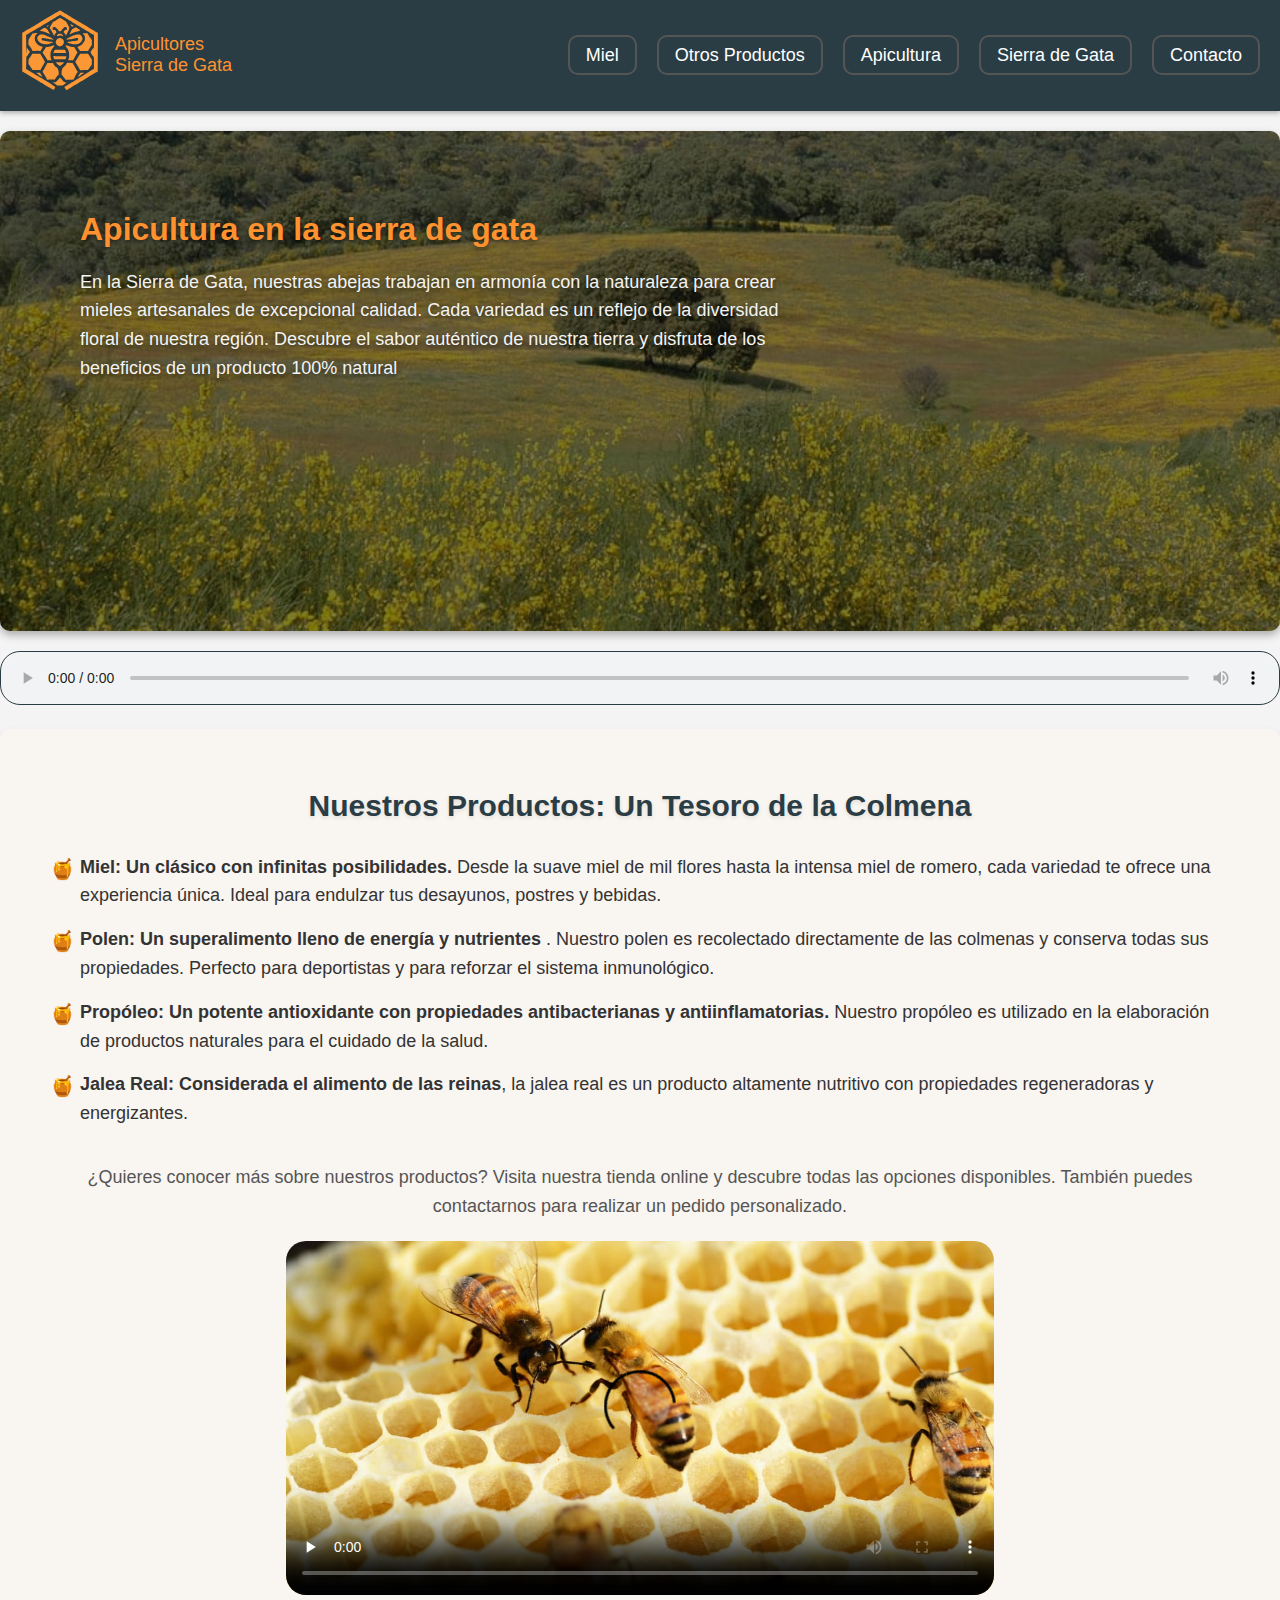
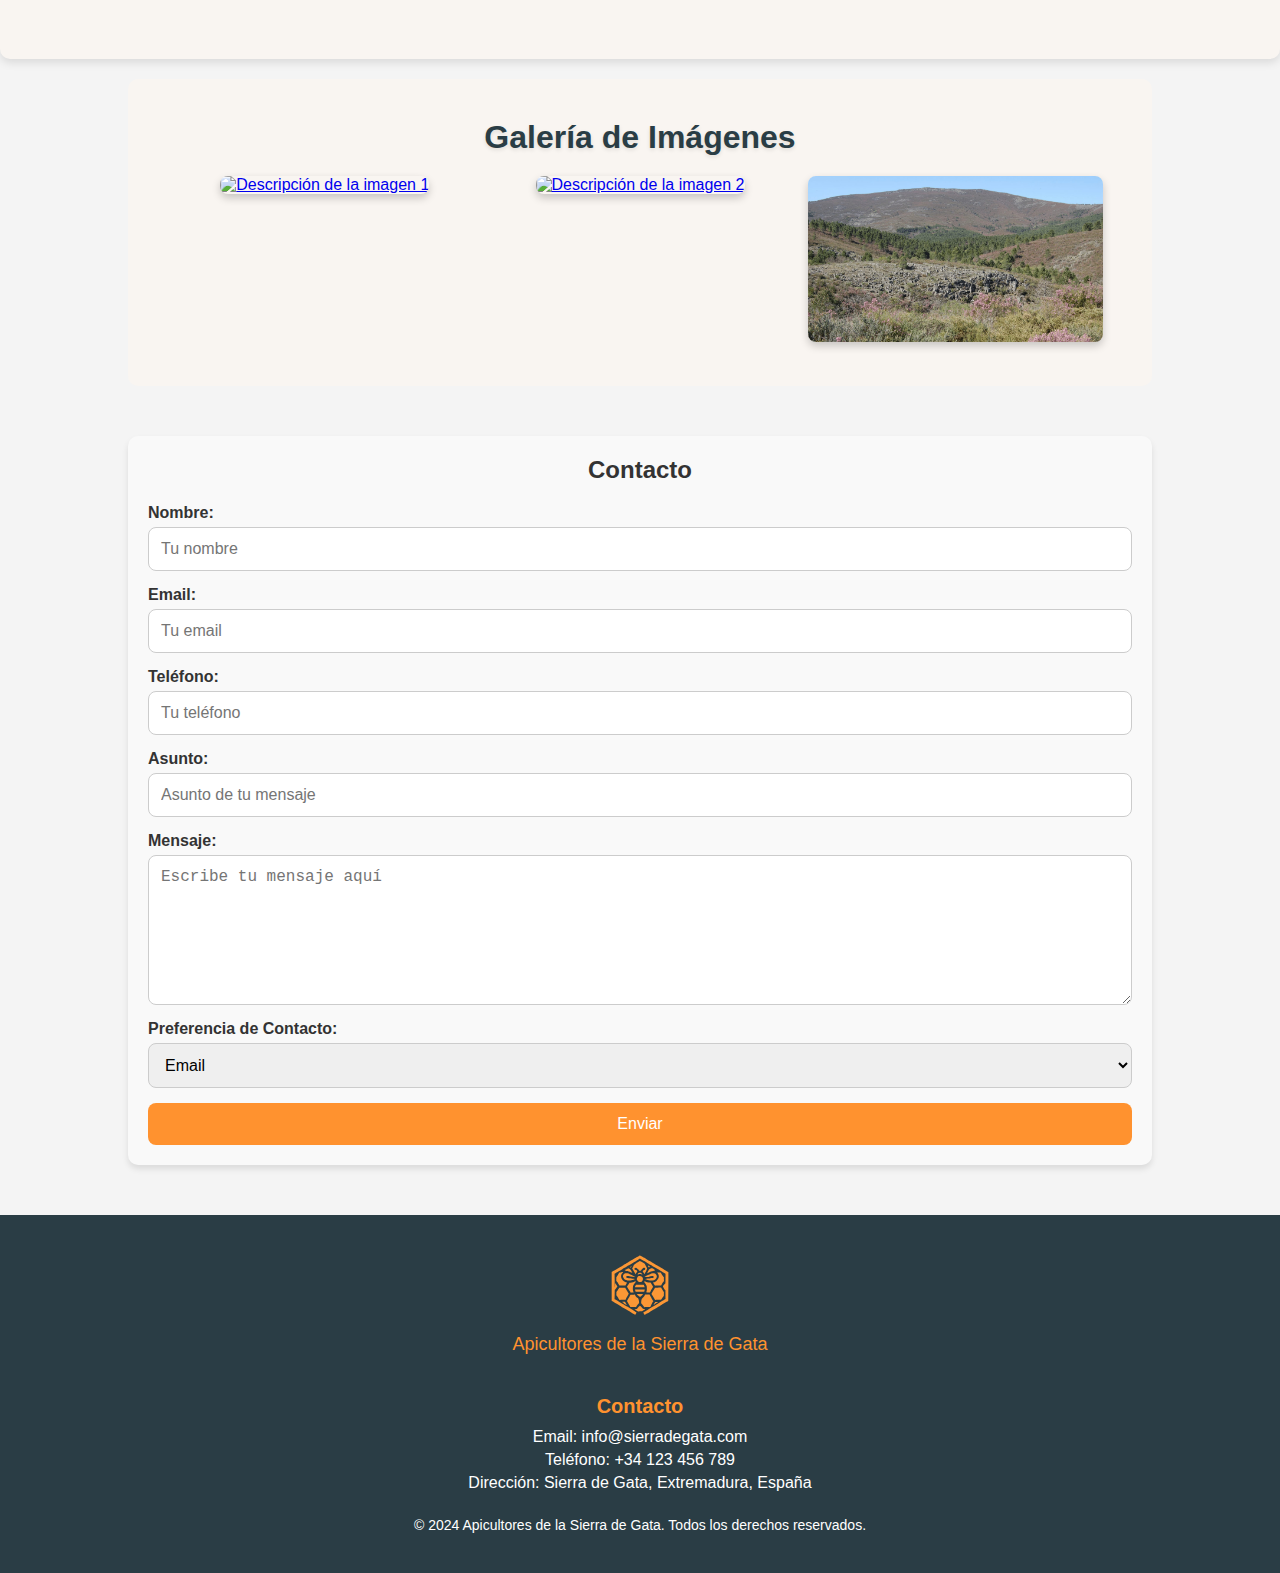
==== index.html @ f33f938e "Entrega final examen" ====
<!DOCTYPE html>
<html lang="es">
<head>
    <meta charset="UTF-8">
    <meta name="viewport" content="width=device-width, initial-scale=1.0">
    <title>Tu Sitio Web</title>
    <link rel="stylesheet" href="css/styles.css">
</head>
<body>
 <!-- header -->
 <header id="header">
    <div id="logo-texto">
        <a href="#inicio"><img src="img/logo.svg" alt="Logo de la pagina web" id="logo">
        </a>
        <div id="texto">
            <p>Apicultores</p>
            <p>Sierra de Gata</p>
        </div>
    </div>
    
    <button id="menu-toggle" class="menu-toggle" onclick="toggleMenu()">
        <span class="bar"></span>
        <span class="bar"></span>
        <span class="bar"></span>
    </button>
    
    <nav id="nav-menu">
        <ul>
            <li><a href="tienda.html">Miel</a></li>
            <li><a href="tienda.html">Otros Productos</a></li>
            <li><a href="apicultura.html">Apicultura</a></li>
            <li><a href="https://turisgata.com/naturaleza/">Sierra de Gata</a></li>
            <li><a href="#contacto">Contacto</a></li>
        </ul>
    </nav>
</header>

    <!-- seccion de inicio -->
     <section id="inicio">
        <h2>Apicultura en la sierra de gata</h2>
        <p>En la Sierra de Gata, nuestras abejas trabajan en armonía con la naturaleza para crear mieles artesanales de excepcional calidad. Cada variedad es un reflejo de la diversidad floral de nuestra región. Descubre el sabor auténtico de nuestra tierra y disfruta de los beneficios de un producto 100% natural</p>     </section>
    
    <!-- audio -->
    <audio id="audio-inicio" controls>
        <source src="audio web.mp3" type='audio/mpeg; codecs="mp3"'>
        <source src="audio web.ogg" type='audio/ogg; codecs="vorbis"' >
        </audio>

    <!-- seccion sobre nosotros -->
   <section id="nuestros-productos">
    <h2>Nuestros Productos: Un Tesoro de la Colmena</h2>
    <ul>
        <li><b> Miel: Un clásico con infinitas posibilidades.</b> Desde la suave miel de mil flores hasta la intensa miel de romero, cada variedad te ofrece una experiencia única. Ideal para endulzar tus desayunos, postres y bebidas.</li>
        <li><b> Polen: Un superalimento lleno de energía y nutrientes </b>. Nuestro polen es recolectado directamente de las colmenas y conserva todas sus propiedades. Perfecto para deportistas y para reforzar el sistema inmunológico.</li>
        <li><b> Propóleo: Un potente antioxidante con propiedades antibacterianas y antiinflamatorias.</b> Nuestro propóleo es utilizado en la elaboración de productos naturales para el cuidado de la salud.</li>
        <li><b> Jalea Real: Considerada el alimento de las reinas</b>, la jalea real es un producto altamente nutritivo con propiedades regeneradoras y energizantes.</li>
    </ul>

    <p>¿Quieres conocer más sobre nuestros productos? Visita nuestra tienda online y descubre todas las opciones disponibles. También puedes contactarnos para realizar un pedido personalizado.</p>
     
    <!-- video -->
     <video controls id="video-web" preload="none" poster="img/portada_video.jpg" >
        <source src="video_web.mp4" type="video/mp4"> 
        <source src="video_web.webm" type="video/webm"> 
        <source src="video_web.ogg" type="video/ogg">
        <track src="video-web.vtt" srclang="es">
        <img src="img/navegador_no_compatible.png" alt="Tu navegador no soporta video">
        Tu navegador no soporta vídeo.
    
    </video>
    
   </section>

 <!-- seccion de galeria -->
 <section id="galeria-imagenes">
    <h2>Galería de Imágenes</h2>
    <div class="galeria">
        <figure>
            <a href="img/galeria5.jpg" target="_blank">
                <img src="img/galeria5-thumbnail.jpg" alt="Descripción de la imagen 1" 
                     srcset="img/galeria5-thumbnail.jpg 480w, img/galeria5.jpg 1200w" 
                     sizes="(max-width: 600px) 480px, 1200px">
            </a>
            <figcaption></figcaption>
        </figure>
        <figure>
            <a href="img/galeria1.jpg" target="_blank">
                <img src="img/galeria1-thumbnail.jpg" alt="Descripción de la imagen 2" 
                     srcset="img/galeria1-thumbnail.jpg 480w, img/galeria1.jpg 1200w" 
                     sizes="(max-width: 600px) 480px, 1200px">
            </a>
            <figcaption></figcaption>
        </figure>
        <figure>
            <a href="img/galeria4.jpg" target="_blank">
                <img src="img/galeria4-thumbnail.jpg" alt="Descripción de la imagen 3" 
                     srcset="img/galeria4-thumbnail.jpg 480w, img/galeria4.jpg 1200w" 
                     sizes="(max-width: 600px) 480px, 1200px">
            </a>
            <figcaption></figcaption>
        </figure>
    </div>
</section>

    

    <!-- sección de contacto -->
    <section id="contacto">
        <h2>Contacto</h2>
        <form>
          <label for="nombre">Nombre:</label>
          <input type="text" id="nombre" name="nombre" required placeholder="Tu nombre">
          
          <label for="email">Email:</label>
          <input type="email" id="email" name="email" required placeholder="Tu email">
          
          <label for="telefono">Teléfono:</label>
          <input type="tel" id="telefono" name="telefono" placeholder="Tu teléfono" pattern="[0-9]{9}">
          
          <label for="asunto">Asunto:</label>
          <input type="text" id="asunto" name="asunto" required placeholder="Asunto de tu mensaje">
          
          <label for="mensaje">Mensaje:</label>
          <textarea id="mensaje" name="mensaje" required placeholder="Escribe tu mensaje aquí"></textarea>
          
          <label for="preferencia-contacto">Preferencia de Contacto:</label>
          <select id="preferencia-contacto" name="preferencia-contacto">
              <option value="email">Email</option>
              <option value="telefono">Teléfono</option>
          </select>    
          <button type="submit">Enviar</button>
      </form>
    </section>

    <!-- pie de pagina -->
<footer id="footer">
    <div class="footer-contenedor">
        <div class="footer-logo">
            <img src="img/logo.svg" alt="Logo de la página web" id="footer-logo">
            <p>Apicultores de la Sierra de Gata</p>
        </div>

        <div class="footer-contacto">
            <h3>Contacto</h3>
            <p>Email: info@sierradegata.com</p>
            <p>Teléfono: +34 123 456 789</p>
            <p>Dirección: Sierra de Gata, Extremadura, España</p>
        </div>

    </div>
    <p class="footer-copy">&copy; 2024 Apicultores de la Sierra de Gata. Todos los derechos reservados.</p>
</footer>

<script>
const menuToggle = document.getElementById('menu-toggle');
const navMenu = document.getElementById('nav-menu');
const header = document.getElementById('header');
menuToggle.addEventListener('click', () => {
    navMenu.classList.toggle('active');

});

</script>
</body>
</html>
---- css/styles.css ----
* {
    margin: 0;
    padding: 0;
    box-sizing: border-box;
}

body {
    font-family: Arial, sans-serif;
    background-color: #f4f4f4;
}

/* Header */
header {
    background-color: #2A3D45;
    display: flex;
    align-items: center;
    justify-content: space-between;
    padding: 10px 20px;
    box-shadow: 0 2px 5px rgba(0, 0, 0, 0.3);
}
#logo-texto {
    display: flex;
    align-items: center;
}
#logo {
    width: 80px;
    height: auto;
    margin-right: 15px;
}
#texto p {
    font-size: 18px;
    color: #FF922F;
    margin: 0;
}

/*botón hamburguesa */

.menu-toggle {
    display: none; 
    flex-direction: column;
    justify-content: space-between;
    width: 30px;
    height: 25px;
    background: transparent;
    border: none;
    cursor: pointer;
    z-index: 10; 
    align-items: center;
}
.menu-toggle .bar {
    width: 30px;
    height: 4px;
    background-color: #fff;
    border-radius: 5px;
}

/* Estilos del menú de navegación */
nav ul {
    list-style: none;
    padding: 0;
    margin: 0;
    display: flex;
    gap: 20px;
}
nav a {
    text-decoration: none;
    color: #fff;
    font-size: 18px;
    padding: 8px 16px;
    border: 2px solid #555;
    border-radius: 10px;
    transition: all 0.3s ease;
}
nav a:hover {
    color: #FF922F;
    background-color: #555;
}
#carrito {
    width: 20px; 
}

/* Estilos para la sección de inicio */

#inicio {
  background-image: url("../img/inicio.jpg");
  background-size: cover;
  background-position: center;
  padding: 80px ;
  color: #fff;
  position: relative;
  border-radius: 10px;
  margin: 20px auto;
  box-shadow: 0 4px 8px rgba(0, 0, 0, 0.3);
  display: flex;
  flex-direction: column;
 height: 500px;

}
#inicio::before {
 content: "";
 position: absolute;
 top: 0;
 left: 0;
 width: 100%;
 height: 100%;
 background-color: rgba(0, 0, 0, 0.5); 
 border-radius: 10px;
 z-index: 1;
}

#inicio h2, #inicio p {
 position: relative;
 z-index: 2; 
}


#inicio h2 {
 font-size: 32px;
 color: #FF922F; 
 margin-bottom: 20px;
 margin-top: 0;
 font-weight: bold;
 text-shadow: 0 2px 5px rgba(0, 0, 0, 0.5);
 align-self: flex-start;

}

#inicio p {
 font-size: 18px;
 line-height: 1.6;
 color: #f4f4f4;
 max-width: 700px;
 margin: 0 ;
 text-shadow: 0 2px 5px rgba(0, 0, 0, 0.5);
}

/*estilos para la sección de audio*/

#audio-inicio{
  width: 100%;
  border-radius: 20px;
  border: 1px solid #2A3D45;
  
}

/*estilos para nuestros productos */

#nuestros-productos {
  background-color: #f9f5f1; 
  padding: 60px 50px;
  border-radius: 10px;
  box-shadow: 0 4px 8px rgba(0, 0, 0, 0.1);
  margin: 20px auto;
  text-align: center;
}

#nuestros-productos h2 {
  font-size: 30px;
  color: #2A3D45;
  font-weight: bold;
  margin-bottom: 30px;
  text-shadow: 0 2px 4px rgba(0, 0, 0, 0.1);
}

#nuestros-productos ul {
  list-style: none;
  padding: 0;
  margin: 0;
  text-align: left;
}

#nuestros-productos li {
  font-size: 18px;
  line-height: 1.6;
  color: #333;
  margin-bottom: 15px;
  padding-left: 30px;
  position: relative;
}

#nuestros-productos li::before {
  content: "🍯"; 
  position: absolute;
  left: 0;
  font-size: 20px;
  color: #FF922F; 
}

#nuestros-productos p {
  font-size: 18px;
  color: #555;
  padding: 20px;
  line-height: 1.6;
  margin: 0 auto;

}
/* Video */
video{
  width: 60%;
  border-radius: 20px;
}

/* Seccion Galeria*/

#galeria-imagenes {
  background-color: #f9f5f1;
  padding: 40px 20px;
  border-radius: 10px;
  margin: 20px auto;
  width: 80%;
  text-align: center;
}

#galeria-imagenes h2 {
  font-size: 32px;
  color: #2A3D45;
  margin-bottom: 20px;
  font-weight: bold;
  text-shadow: 0 2px 4px rgba(0, 0, 0, 0.1);
}

.galeria {
  display: flex;
  flex-wrap: wrap;
  gap: 20px;
  justify-content: center;
}

.galeria figure {
  flex: 1 1 30%;
  max-width: 30%;
  box-sizing: border-box;
  margin: 0;
}

.galeria img {
  width: 100%;
  border-radius: 8px;
  box-shadow: 0 4px 8px rgba(0, 0, 0, 0.2);
  transition: transform 0.3s ease, box-shadow 0.3s ease;
}

.galeria img:hover {
  transform: scale(1.05);
  box-shadow: 0 6px 12px rgba(0, 0, 0, 0.3);
}

/*Formulario */ 
#contacto {
  width: 80%; 
  margin: 50px auto;
  padding: 20px;
  background-color: #f9f9f9;
  border-radius: 10px;
  box-shadow: 0 4px 6px rgba(0, 0, 0, 0.1);
}

#contacto h2 {
  text-align: center;
  color: #333;
  margin-bottom: 20px;
}

form {
  display: flex;
  flex-direction: column;
}

label {
  font-weight: bold;
  margin-bottom: 5px;
  color: #333;
}

input, textarea, select{
  padding: 12px;
  margin-bottom: 15px;
  border: 1px solid #ccc;
  border-radius: 8px;
  font-size: 16px;
  width: 100%;
  box-sizing: border-box;
}

input:focus, textarea:focus {
  border-color: #FF922F; 
  outline: none;
}

textarea {
  resize: vertical; 
  min-height: 150px;
}

button {
  padding: 12px 20px;
  background-color: #FF922F; 
  color: white;
  border: none;
  border-radius: 8px;
  cursor: pointer;
  font-size: 16px;
  transition: background-color 0.3s ease;
}

button:hover {
  background-color: #e77f26; 
}



/* media query para pantallas pequeñas */

@media (max-width: 1020px) {

    header{
        width: 100%;
    
        position: fixed;
        top: 0;
        left: 0;
        width: 100%;
        z-index: 999; 
    }
    .menu-toggle {
        display: flex; 
    }
    #nav-menu {
        display: none; 
        width: 100%;
        background-color: #2A3D45;
        position: absolute;
        top: 100px; 
        left: 0;
        padding: 20px;
        box-shadow: 0 2px 5px rgba(0, 0, 0, 0.3);
    }

    #nav-menu.active {
        display: block;
    }

    nav ul {
        background-color: none ;
        flex-direction: column;
        align-items: center;
        gap: 30px;
    }

    nav a {
        font-size: 20px;
        padding: 10px 20px;
    }
    #galeria {
    position: relative;
    width: 80%;
    margin: 0 auto;
    overflow: hidden;
    border-radius: 8px;
}
    }
  
/*PAGINA TIENDA MIEL + OTROS PRODUCTOS*/

/* seccion de bienvenida */

#bienvenida {
  padding: 50px 20px;
  text-align: center;
  background-color: #f9f5f1;
  border-bottom: 2px solid #FF922F;
}

#bienvenida h1 {
  font-size: 36px;
  color: #2A3D45;
  margin-bottom: 10px;
}

#bienvenida p {
  font-size: 18px;
  color: #333;
}

/* sección de productos */
#productos h2, #otros-productos h2 {
  font-size: 32px;
  color: #2A3D45;
  text-align: center;
  margin: 20px 0;
}

.producto {
  margin: 20px auto;
  padding: 20px;
  border: 1px solid #ddd;
  border-radius: 10px;
  box-shadow: 0 4px 8px rgba(0, 0, 0, 0.1);
  display: flex;
  align-items: center;
  gap: 20px;
  background-color: #fff;
  width: 90%;

}

.producto img {
width: 100px;
}

.producto h3 {
  font-size: 24px;
  color: #FF922F;
  align-items: center;
}

.producto p {
  font-size: 16px;
  line-height: 1.6;
  color: #333;
}

.boton-compra, .boton_descubre {
  display: inline-block;
  background-color: #FF922F;
  color: #fff;
  padding: 15px 30px;
  border-radius: 8px;
  font-size: 18px;
  text-decoration: none;
  font-weight: bold;
  transition: background-color 0.3s ease;
}

.boton-compra:hover {
  background-color: #e77f26;
}

/* footer */
#footer {
  background-color: #2A3D45;
color: white;
  padding: 40px 20px;
  font-size: 16px;
}

.footer-contenedor {
  display: flex;
  flex-direction: column;
  align-items: center;
  max-width: 800px;
  margin: 0 auto;
  text-align: center;
}

.footer-logo {
  margin-bottom: 20px;
}

#footer-logo {
  width: 60px;
  height: auto;
  margin-bottom: 10px;
}

.footer-logo p {
  font-size: 18px;
  color: #FF922F;
}

.footer-contacto {
  margin-top: 20px;
}

.footer-contacto h3 {
  font-size: 20px;
  color: #FF922F;
  margin-bottom: 10px;
}

.footer-contacto p {
  margin: 5px 0;
  font-size: 16px;
}

.footer-copy {
  text-align: center;
  margin-top: 20px;
  font-size: 14px;
  color: white;
}
/* ESTILOS PAGINA APICULTURA */
#apicultura-sierra-gata {
  background-color: #f9f5f1;
  border-radius: 10px;
  box-shadow: 0 4px 8px rgba(0, 0, 0, 0.1);
  width: 80%;
  color: #333;
  margin-left: 10%;
  margin-right: 10%;
}


#apicultura-sierra-gata h1, #apicultura-sierra-gata h2, #apicultura-sierra-gata p, #apicultura-sierra-gata ul {
  position: relative;
  z-index: 2;
}

#apicultura-sierra-gata h1 {
  font-size: 36px;
  color: #2A3D45;
  font-weight: bold;
  margin-bottom: 20px;
  text-align: center;
  text-shadow: 0 2px 4px rgba(0, 0, 0, 0.1);
}

#apicultura-sierra-gata h2 {
  font-size: 24px;
  color: #FF922F;
  font-weight: bold;
  margin-top: 20px;
  margin-bottom: 20px;
  background-color: rgba(0, 0, 0, 0.1);
  padding: 10px;
  border-radius: 5px;
}

#apicultura-sierra-gata p, #apicultura-sierra-gata ul {
  font-size: 18px;
  line-height: 1.6;
  color: #333;
  margin: auto;
}

#apicultura-sierra-gata ul {
  list-style: none;
}

#apicultura-sierra-gata li {
  padding-left: 25px;
  position: relative;
  margin-bottom: 10px;
}

#apicultura-sierra-gata li::before {
  content: "🍯";
  position: absolute;
  left: 0;
  color: #FF922F;
  font-size: 20px;
}
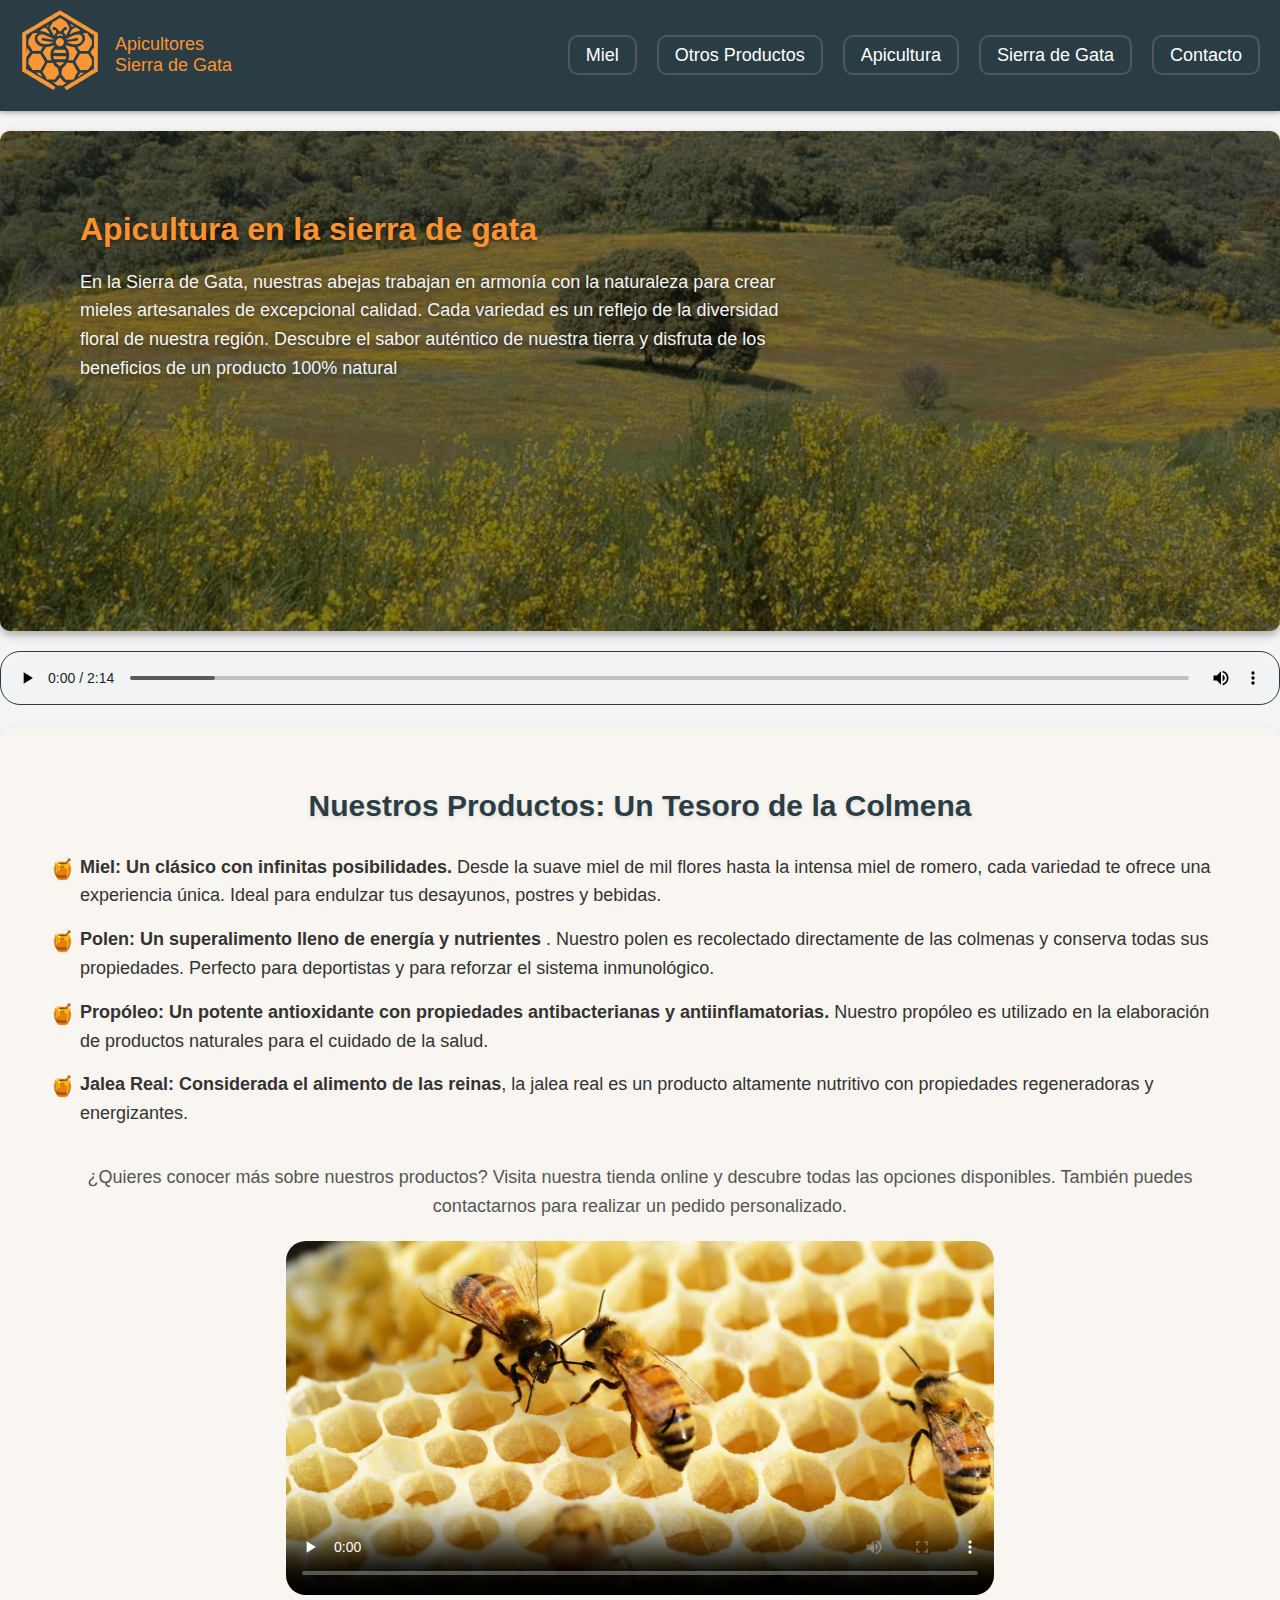
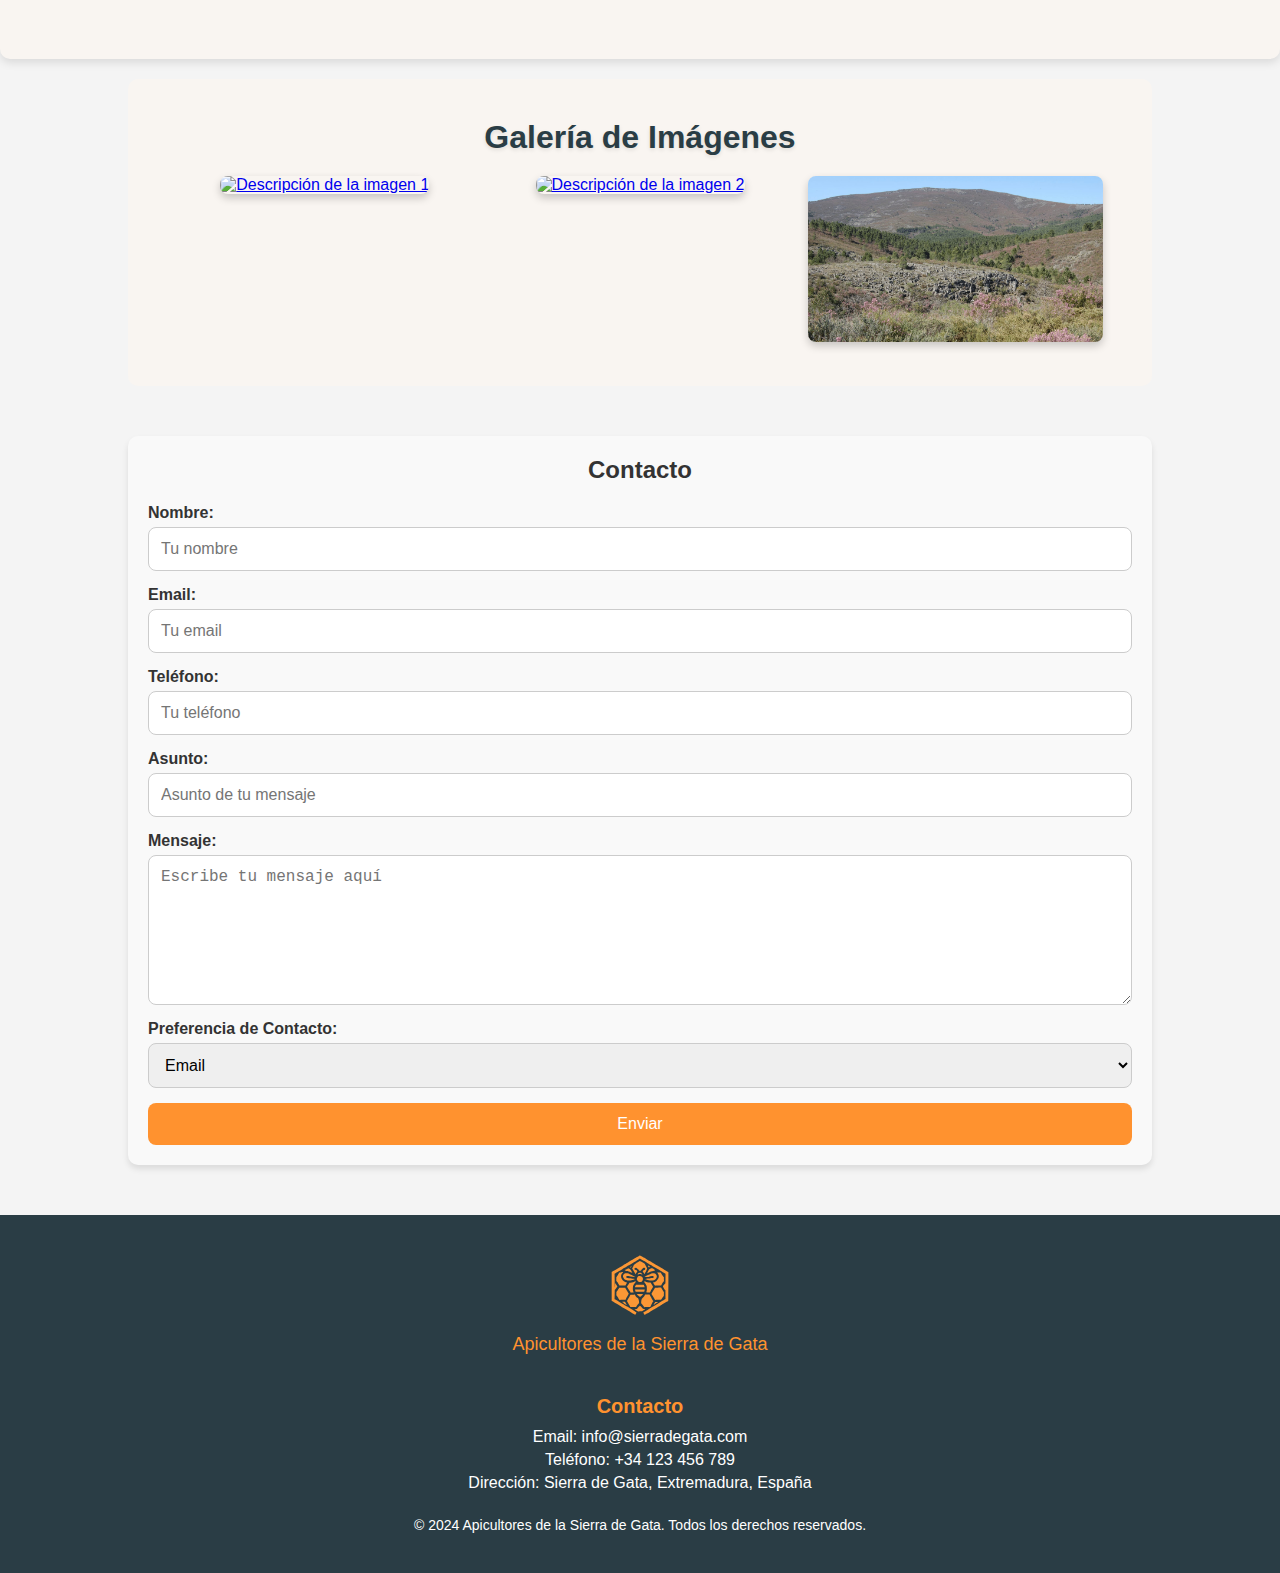
==== commit e6772ee9: "ARREGLO DE ENLACES 2" ====
--- a/index.html
+++ b/index.html
@@ -42,8 +42,8 @@
     
     <!-- audio -->
     <audio id="audio-inicio" controls>
-        <source src="audio web.mp3" type='audio/mpeg; codecs="mp3"'>
-        <source src="audio web.ogg" type='audio/ogg; codecs="vorbis"' >
+        <source src="audio/audio web.mp3" type='audio/mpeg; codecs="mp3"'>
+        <source src="audio/audio web.ogg" type='audio/ogg; codecs="vorbis"' >
         </audio>
 
     <!-- seccion sobre nosotros -->
@@ -60,10 +60,10 @@
      
     <!-- video -->
      <video controls id="video-web" preload="none" poster="img/portada_video.jpg" >
-        <source src="video_web.mp4" type="video/mp4"> 
-        <source src="video_web.webm" type="video/webm"> 
-        <source src="video_web.ogg" type="video/ogg">
-        <track src="video-web.vtt" srclang="es">
+        <source src="video/video_web.mp4" type="video/mp4"> 
+        <source src="video/video_web.webm" type="video/webm"> 
+        <source src="video/video_web.ogg" type="video/ogg">
+        <track src="video/video-web.vtt" srclang="es">
         <img src="img/navegador_no_compatible.png" alt="Tu navegador no soporta video">
         Tu navegador no soporta vídeo.
     
@@ -76,7 +76,7 @@
     <h2>Galería de Imágenes</h2>
     <div class="galeria">
         <figure>
-            <a href="img/galeria5.jpg" target="_blank">
+            <a href="img/galeria5.JPG" target="_blank">
                 <img src="img/galeria5-thumbnail.jpg" alt="Descripción de la imagen 1" 
                      srcset="img/galeria5-thumbnail.jpg 480w, img/galeria5.jpg 1200w" 
                      sizes="(max-width: 600px) 480px, 1200px">
@@ -84,7 +84,7 @@
             <figcaption></figcaption>
         </figure>
         <figure>
-            <a href="img/galeria1.jpg" target="_blank">
+            <a href="img/galeria1.JPG" target="_blank">
                 <img src="img/galeria1-thumbnail.jpg" alt="Descripción de la imagen 2" 
                      srcset="img/galeria1-thumbnail.jpg 480w, img/galeria1.jpg 1200w" 
                      sizes="(max-width: 600px) 480px, 1200px">
